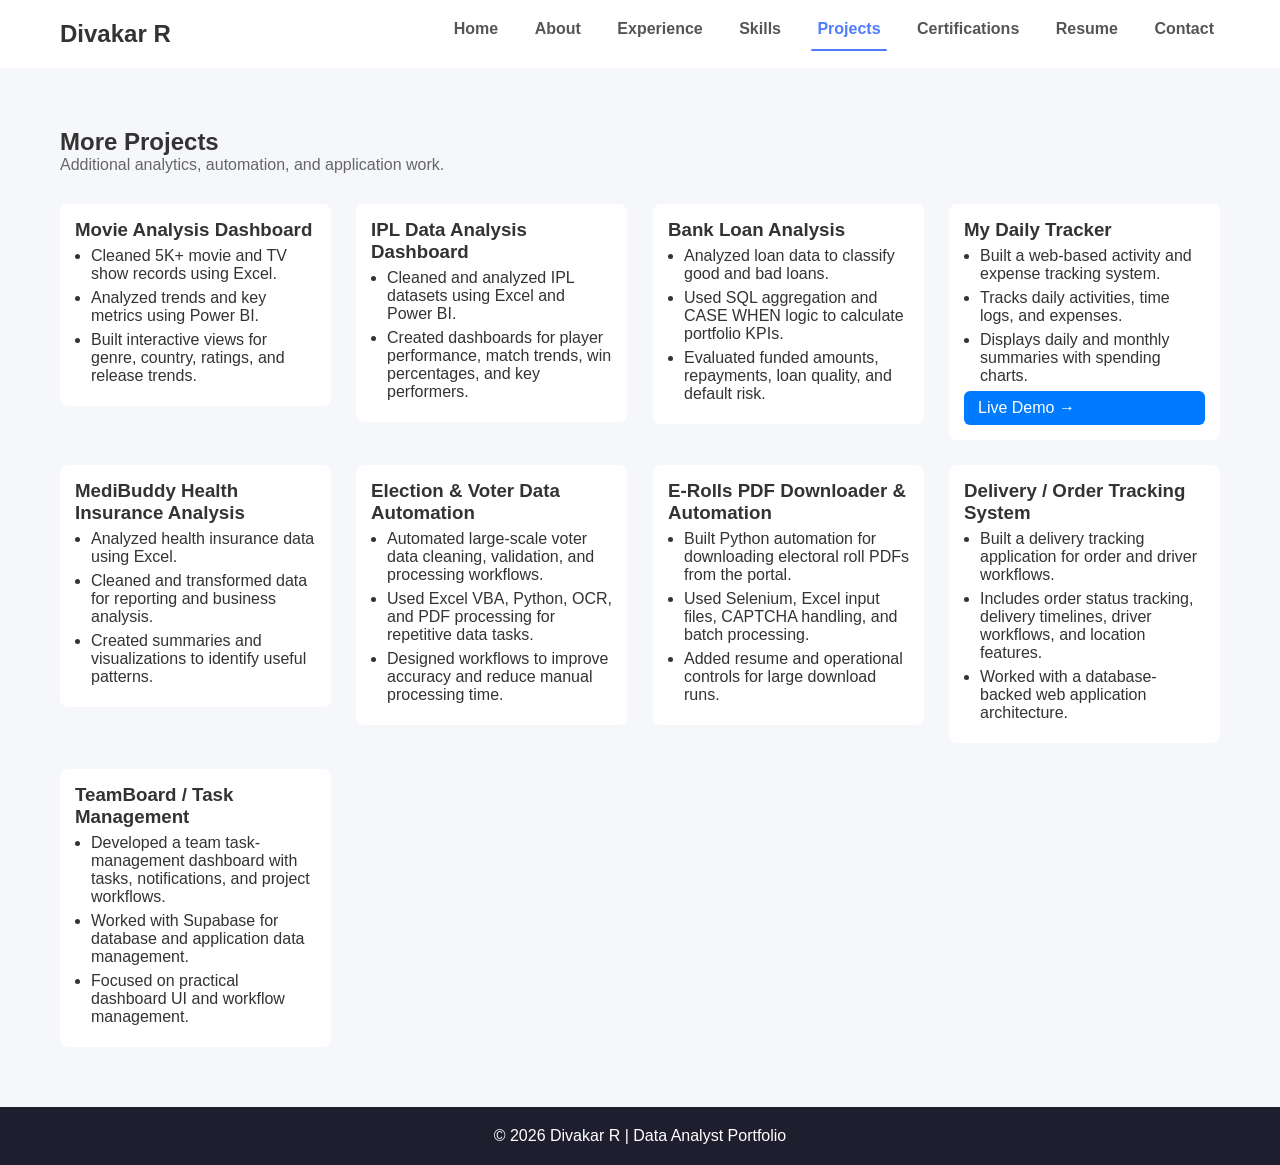
==== more-projects.html @ f00702db "Add dedicated more projects page" ====
<!DOCTYPE html>
<html lang="en">
<head>
    <meta charset="UTF-8">
    <meta name="viewport" content="width=device-width, initial-scale=1.0">
    <title>More Projects | Divakar R</title>
    <link rel="stylesheet" href="style.css">
</head>
<body>

<header class="navbar">
    <h2 class="logo">Divakar R</h2>
    <button class="hamburger" aria-label="Toggle navigation menu">
        <span></span>
        <span></span>
        <span></span>
    </button>
    <nav class="nav-menu">
        <a href="index.html#home">Home</a>
        <a href="index.html#about">About</a>
        <a href="index.html#experience">Experience</a>
        <a href="index.html#skills">Skills</a>
        <a class="active" href="index.html#projects">Projects</a>
        <a href="index.html#certifications">Certifications</a>
        <a href="index.html#resume">Resume</a>
        <a href="index.html#contact">Contact</a>
    </nav>
</header>

<main>
    <section class="projects projects-page" id="more-projects">
        <h1>More Projects</h1>
        <p class="sub">Additional analytics, automation, and application work.</p>

        <div class="project-grid">
            <article class="project-card reveal" data-reveal-delay="80">
                <h3>Movie Analysis Dashboard</h3>
                <ul class="project-bullets">
                    <li>Cleaned 5K+ movie and TV show records using Excel.</li>
                    <li>Analyzed trends and key metrics using Power BI.</li>
                    <li>Built interactive views for genre, country, ratings, and release trends.</li>
                </ul>
            </article>

            <article class="project-card reveal" data-reveal-delay="120">
                <h3>IPL Data Analysis Dashboard</h3>
                <ul class="project-bullets">
                    <li>Cleaned and analyzed IPL datasets using Excel and Power BI.</li>
                    <li>Created dashboards for player performance, match trends, win percentages, and key performers.</li>
                </ul>
            </article>

            <article class="project-card reveal" data-reveal-delay="160">
                <h3>Bank Loan Analysis</h3>
                <ul class="project-bullets">
                    <li>Analyzed loan data to classify good and bad loans.</li>
                    <li>Used SQL aggregation and CASE WHEN logic to calculate portfolio KPIs.</li>
                    <li>Evaluated funded amounts, repayments, loan quality, and default risk.</li>
                </ul>
            </article>

            <article class="project-card reveal" data-reveal-delay="200">
                <h3>My Daily Tracker</h3>
                <ul class="project-bullets">
                    <li>Built a web-based activity and expense tracking system.</li>
                    <li>Tracks daily activities, time logs, and expenses.</li>
                    <li>Displays daily and monthly summaries with spending charts.</li>
                </ul>
                <a href="https://divakar07-pixel.github.io/Daily-tracker/" target="_blank" class="project-link" rel="noopener noreferrer">Live Demo →</a>
            </article>

            <article class="project-card reveal" data-reveal-delay="240">
                <h3>MediBuddy Health Insurance Analysis</h3>
                <ul class="project-bullets">
                    <li>Analyzed health insurance data using Excel.</li>
                    <li>Cleaned and transformed data for reporting and business analysis.</li>
                    <li>Created summaries and visualizations to identify useful patterns.</li>
                </ul>
            </article>

            <article class="project-card reveal" data-reveal-delay="280">
                <h3>Election &amp; Voter Data Automation</h3>
                <ul class="project-bullets">
                    <li>Automated large-scale voter data cleaning, validation, and processing workflows.</li>
                    <li>Used Excel VBA, Python, OCR, and PDF processing for repetitive data tasks.</li>
                    <li>Designed workflows to improve accuracy and reduce manual processing time.</li>
                </ul>
            </article>

            <article class="project-card reveal" data-reveal-delay="320">
                <h3>E-Rolls PDF Downloader &amp; Automation</h3>
                <ul class="project-bullets">
                    <li>Built Python automation for downloading electoral roll PDFs from the portal.</li>
                    <li>Used Selenium, Excel input files, CAPTCHA handling, and batch processing.</li>
                    <li>Added resume and operational controls for large download runs.</li>
                </ul>
            </article>

            <article class="project-card reveal" data-reveal-delay="360">
                <h3>Delivery / Order Tracking System</h3>
                <ul class="project-bullets">
                    <li>Built a delivery tracking application for order and driver workflows.</li>
                    <li>Includes order status tracking, delivery timelines, driver workflows, and location features.</li>
                    <li>Worked with a database-backed web application architecture.</li>
                </ul>
            </article>

            <article class="project-card reveal" data-reveal-delay="400">
                <h3>TeamBoard / Task Management</h3>
                <ul class="project-bullets">
                    <li>Developed a team task-management dashboard with tasks, notifications, and project workflows.</li>
                    <li>Worked with Supabase for database and application data management.</li>
                    <li>Focused on practical dashboard UI and workflow management.</li>
                </ul>
            </article>
        </div>
    </section>
</main>

<footer>
    <p>© 2026 Divakar R | Data Analyst Portfolio</p>
</footer>

<script src="script.js"></script>
</body>
</html>
---- style.css ----
* {
  margin: 0;
  padding: 0;
  box-sizing: border-box;
  font-family: Arial, sans-serif;
  scroll-behavior: smooth;
}

/* Welcome Section */
#welcome {
  height: 100vh;
  background: linear-gradient(135deg, #000428, #4f7cff);
  color: white;
  display: flex;
  justify-content: center;
  align-items: center;
}

.welcome-content {
  text-align: center;
}

/* Typing Animation */
.typing {
  font-size: 3rem;
  white-space: nowrap;
  overflow: hidden;
  border-right: 3px solid white;
  width: 0;
  animation: typing 3s steps(30, end) forwards,
             blink 0.7s infinite;
}

@keyframes typing {
  to { width: 100%; }
}

@keyframes blink {
  50% { border-color: transparent; }
}

/* Fade text */
.fade-text {
  opacity: 0;
  margin-top: 15px;
  font-size: 1.2rem;
  animation: fadeIn 2s ease forwards;
  animation-delay: 3s;
}

@keyframes fadeIn {
  to { opacity: 1; }
}

/* Continue Button */
.continue-btn {
  display: inline-block;
  margin-top: 40px;
  padding: 12px 30px;
  background: white;
  color: #004e92;
  border-radius: 30px;
  font-weight: bold;
  text-decoration: none;
  opacity: 0;
  transform: translateY(20px);
  animation: slideUp 1.5s ease forwards;
  animation-delay: 4s;
}

@keyframes slideUp {
  to {
    opacity: 1;
    transform: translateY(0);
  }
}

/* Portfolio Section */
#home {
  height: 100vh;
  padding: 60px;
}



* {
    margin: 0;
    padding: 0;
    box-sizing: border-box;
    font-family: Arial, sans-serif;
}

body {
    background: #f5f7fa;
    color: #333;
}

/* NAVBAR */
.navbar {
    display: flex;
    justify-content: space-between;
    padding: 20px 60px;
    background: white;
}

/* Hamburger menu button */
.hamburger {
    display: none;
    flex-direction: column;
    cursor: pointer;
    background: none;
    border: none;
    padding: 0;
    z-index: 1000;
}
.hamburger span {
    width: 25px;
    height: 3px;
    background: #555;
    margin: 3px 0;
    transition: 0.3s;
    border-radius: 2px;
}
.hamburger.active span:nth-child(1) {
    transform: rotate(-45deg) translate(-5px, 6px);
}
.hamburger.active span:nth-child(2) {
    opacity: 0;
}
.hamburger.active span:nth-child(3) {
    transform: rotate(45deg) translate(-5px, -6px);
}

/* Mobile navbar adjustments */
@media (max-width: 768px) {
    .navbar {
        padding: 15px 20px;
        flex-direction: row;
        justify-content: space-between;
        align-items: center;
    }
    .hamburger {
        display: flex;
    }
    .nav-menu {
        position: fixed;
        left: -100%;
        top: 0;
        flex-direction: column;
        background-color: white;
        width: 100%;
        text-align: center;
        transition: 0.3s;
        box-shadow: 0 10px 27px rgba(0, 0, 0, 0.05);
        padding-top: 80px;
        height: 100vh;
        z-index: 999;
    }
    .nav-menu.active {
        left: 0;
    }
    .nav-menu a {
        padding: 15px;
        margin: 0;
        display: block;
        border-bottom: 1px solid #eee;
    }
    .navbar.shrink {
        padding: 10px 20px;
    }
}

@media (max-width: 480px) {
    .navbar {
        padding: 10px 15px;
    }
    .navbar nav a {
        margin-left: 10px;
        font-size: 14px;
    }
    .navbar.shrink {
        padding: 8px 15px;
    }
}

/* Navbar animations */
.navbar {
    position: sticky;
    top: 0;
    z-index: 60;
    transition: padding 220ms ease, background 220ms ease, box-shadow 220ms ease;
}
.navbar.shrink { padding: 10px 60px; background: rgba(255,255,255,0.98); box-shadow: 0 8px 28px rgba(6,10,20,0.08); }
.navbar .logo { transition: transform 220ms ease; }
.navbar.shrink .logo { transform: scale(0.95); }

/* Nav link underline animation */
.navbar nav a { position: relative; padding: 8px 6px; }
.navbar nav a::after {
    content: '';
    position: absolute;
    left: 0;
    bottom: -6px;
    height: 2px;
    width: 0;
    background: #4f7cff;
    transition: width 220ms ease;
    border-radius: 2px;
}
.navbar nav a:hover::after,
.navbar nav a.active::after { width: 100%; }
.navbar nav a.active { color: #4f7cff; font-weight: 800; }

/* Smooth scroll for anchor links */
html { scroll-behavior: smooth; }

.navbar nav a {
    margin-left: 20px;
    text-decoration: none;
    color: #555;
    font-weight: 600;
}

/* HERO */
.hero {
    display: flex;
    align-items: center;
    justify-content: space-between;
    padding: 60px;
}

.hero-text {
    max-width: 500px;
}

.hero-text h1 {
    font-size: 48px;
    margin: 10px 0;
}

.hero-text button {
    margin-top: 20px;
    padding: 12px 25px;
    background: #4f7cff;
    color: white;
    border: none;
    cursor: pointer;
    font-size: 16px;
}

.hero-image img {
    width: 260px; /* increased for better presence on desktop */
    border-radius: 10px;
}

/* Responsive adjustments for hero/profile image */
@media (max-width: 1100px) {
    .hero {
        flex-direction: column;
        padding: 40px 30px;
        gap: 18px;
    }
    .hero-image img {
        width: 220px;
    }
}

@media (max-width: 520px) {
    .hero-text h1 { font-size: 36px; }
    .hero-image img { width: 160px; }
}

@media (max-width: 768px) {
    #home {
        height: auto;
    }
}

.about-card {
    display: grid;
    grid-template-columns: 1fr 2fr;
    gap: 40px;
    background: white;
    padding: 25px;
    border-radius: 8px;
    box-shadow: 0 8px 20px rgba(15,15,15,0.06);

}

/* Mobile adjustments for about-card */
@media (max-width: 768px) {
    .about-card {
        grid-template-columns: 1fr;
        gap: 20px;
        padding: 20px;
    }
}

@media (max-width: 480px) {
    .about-card {
        padding: 15px;
        gap: 15px;
    }
}

/* INTEREST */
.interest {
    padding: 60px;
    background: white;
}

.interest h2,
.projects h2 {
    font-size: 32px;
    margin-bottom: 10px;
}

.sub {
    margin-bottom: 30px;
    color: #666;
}

.interest-grid {
    display: grid;
    grid-template-columns: repeat(auto-fit, minmax(220px, 1fr));
    gap: 25px;
    align-items: start;
}

.card {
    padding: 25px;
    background: #f5f7fa;
    border-radius: 8px;
}

/* Mobile adjustments for interest */
@media (max-width: 768px) {
    .interest {
        padding: 40px 20px;
    }
    .interest h2,
    .projects h2 {
        font-size: 28px;
    }
    .interest-grid {
        grid-template-columns: 1fr;
        gap: 20px;
    }
    .card {
        padding: 20px;
    }
}

@media (max-width: 480px) {
    .interest {
        padding: 30px 15px;
    }
    .interest h2,
    .projects h2 {
        font-size: 24px;
    }
    .card {
        padding: 15px;
    }
}

/* EXPERIENCE */
.experience-grid {
    display: grid;
    grid-template-columns: 1fr;
    gap: 20px;
    align-items: start; /* allow cards to size naturally based on content */
}
/* Do not set explicit heights on cards; they should grow based on content */

/* Mobile adjustments for experience */
@media (max-width: 768px) {
    .experience-grid {
        gap: 15px;
    }
}


/* PROJECTS */
.projects {
    padding: 60px;
}

.project-grid {
    display: grid;
    grid-template-columns: repeat(auto-fit, minmax(220px, 1fr));
    gap: 25px;
    align-items: start;
}

.project-card {
    background: white;
    padding: 15px;
    border-radius: 8px;
}

.project-card img {
    width: 100%;
    border-radius: 5px;
    margin-bottom: 10px;
}

.project-bullets { margin: 0.4rem 0 0 1rem; color: #333; }
.project-bullets li { margin-bottom: 6px; }
.project-bullets li li { margin-bottom: 4px; list-style-type: circle; }

/* Mobile adjustments for projects */
@media (max-width: 768px) {
    .projects {
        padding: 40px 20px;
    }
}

@media (max-width: 480px) {
    .projects {
        padding: 30px 15px;
    }
    .project-card {
        padding: 10px;
    }
    .project-bullets {
        margin: 0.4rem 0 0 0.5rem;
        font-size: 14px;
    }
}

/* Skill bars and chips */
.skill-list { list-style: none; padding-left: 0; margin: 8px 0 0 0; }
.skill-item { display: flex; align-items: center; gap: 12px; margin-bottom: 10px; font-weight: 600; color: #222; opacity: 0; transform: translateX(-20px); padding-left: 0; transition: opacity 600ms ease, transform 600ms ease, padding-left 600ms ease; }
.reveal.visible .skill-item { opacity: 1; transform: none; padding-left: 20px; }
.skill-bar { flex: 1; height: 10px; background: #eef2ff; border-radius: 8px; overflow: hidden; }
.skill-fill { width: 0%; height: 100%; background: linear-gradient(90deg,#4f7cff,#6fb0ff); transition: width 700ms ease-out; }

.skill-chips { display:flex; gap:8px; flex-wrap:wrap; margin-top:8px }
.skill-chip { display:inline-block; background:#f5f7fa; padding:8px 10px; border-radius:16px; font-weight:700; color:#333; transform: translateY(8px); opacity:0; transition: transform 360ms ease, opacity 360ms ease; }
.reveal.visible .skill-chip { transform: none; opacity: 1; }

/* no numeric percentage label — simple animated bars only */

/* Certifications card grid */
.cert-grid {
    display: grid;
    grid-template-columns: repeat(auto-fit, minmax(220px, 1fr));
    gap: 18px;
    margin-top: 12px;
}
.cert-card {
    background: white;
    padding: 20px; /* increased for comfortable inner spacing */
    border-radius: 10px;
    box-shadow: 0 8px 20px rgba(15,15,15,0.06);
    display: flex;
    flex-direction: column;
    gap: 8px;
    overflow-wrap: anywhere; /* prevent text overflow */
    word-break: break-word;
}
/* Lists inside cards: better spacing & readability */
.cert-card ul { margin: 8px 0 0 1.15rem; padding-left: 0; }
.cert-card li { margin-bottom: 8px; line-height: 1.5; }
.cert-logo {
    width: 56px;
    height: 56px;
    border-radius: 8px;
    background: #f0f4ff;
    color: #0A66C2;
    display: flex;
    align-items: center;
    justify-content: center;
    font-weight: 800;
    font-size: 0.95rem;
}
.cert-logo-img {
    width: 56px;
    height: 56px;
    border-radius: 8px;
    object-fit: contain;
    background: transparent;
}
.cert-card h4 { margin: 0; font-size: 1rem; color: #111; }
.cert-meta { margin: 0; color: #666; font-size: 0.9rem; }
.cert-date { display: inline-block; margin-left: 8px; color: #333; font-weight: 700; font-size: 0.9rem; }
.cert-link { color: #4f7cff; font-weight: 700; text-decoration: none; }
.cert-link:hover { text-decoration: underline; }

@media (max-width: 520px) {
    .cert-grid { grid-template-columns: 1fr; }
}

/* CONTACT - LinkedIn button only */
.contact-card {
    background: white;
    padding: 22px;
    border-radius: 10px;
    max-width: 560px;
    margin: 20px auto 40px; /* space around the box */
    text-align: center;
    box-shadow: 0 8px 20px rgba(15,15,15,0.06);
}
.contact-title { font-weight: 800; color: #222; margin-bottom: 12px; }
.contact-info { margin-bottom: 14px; }
.contact-info-line { margin: 6px 0; font-size: 1rem; color: #333; }
.contact-info a { color: #4f7cff; text-decoration: none; font-weight: 700; }
.contact-info a:hover { text-decoration: underline; }
.contact-links { display: flex; gap: 24px; justify-content: center; flex-wrap: wrap; }

/* Inline contact form */
.contact-form-inline { margin-top: 18px; text-align: left; max-width: 560px; margin-left: auto; margin-right: auto; }
.contact-form-inline .form-title { font-weight: 700; margin-bottom: 8px; }
.contact-form-inline label { display: block; font-size: 0.95rem; margin-bottom: 8px; }
.contact-form-inline input,
.contact-form-inline textarea { width: 100%; padding: 8px 10px; border: 1px solid #ddd; border-radius: 6px; box-sizing: border-box; }
.form-actions-inline { margin-top: 10px; }
.btn.primary { background: #0b9b51; }

.form-success { margin-top: 12px; padding: 12px; border-radius: 8px; background: #e9f7ef; color: #0b6b3a; border: 1px solid #d7f0dd; text-align: center; }
.hidden { display: none; }
.btn { display: inline-block; padding: 10px 16px; border-radius: 8px; color: #fff; text-decoration: none; font-weight: 700; }
.btn.linkedin { background: #0A66C2; }
.btn.github { background: #24292e; }
.btn:hover { opacity: 0.95; }

/* Mobile adjustments for contact */
@media (max-width: 768px) {
    .contact-card {
        padding: 18px;
        margin: 15px 20px 30px;
    }
    .contact-title { font-size: 1.2rem; }
    .contact-info-line { font-size: 0.9rem; }
    .contact-links { gap: 16px; }
    .contact-form-inline { margin-top: 15px; }
    .contact-form-inline label { font-size: 0.9rem; }
    .contact-form-inline input,
    .contact-form-inline textarea { padding: 6px 8px; }
    .btn { padding: 8px 14px; font-size: 14px; }
}

@media (max-width: 520px) {
    .contact-links { flex-direction: column; gap: 14px; }
    .btn { width: 100%; }
    .contact-card {
        padding: 15px;
        margin: 10px 15px 20px;
    }
}

/* FOOTER */
footer {
    text-align: center;
    padding: 20px;
    background: #1e1e2f;
    color: white;
}

/* Mobile adjustments for footer */
@media (max-width: 480px) {
    footer {
        padding: 15px;
        font-size: 14px;
    }
}

/* Animations & reveal on scroll */
.reveal {
    opacity: 0;
    transform: translateY(12px) scale(0.995);
    transition: opacity 600ms cubic-bezier(.2,.9,.2,1), transform 600ms cubic-bezier(.2,.9,.2,1);
    will-change: opacity, transform;
}
.reveal.visible { opacity: 1; transform: none; }
/* Staggered reveal delays (use data-reveal-delay attribute in HTML)
   Example: <div class="reveal" data-reveal-delay="140"> */
.reveal[data-reveal-delay="70"] { transition-delay: 70ms; }
.reveal[data-reveal-delay="80"] { transition-delay: 80ms; }
.reveal[data-reveal-delay="110"] { transition-delay: 110ms; }
.reveal[data-reveal-delay="140"] { transition-delay: 140ms; }
.reveal[data-reveal-delay="200"] { transition-delay: 200ms; }
.reveal[data-reveal-delay="260"] { transition-delay: 260ms; }
.reveal[data-reveal-delay="320"] { transition-delay: 320ms; }

@keyframes float {
    0% { transform: translateY(0); }
    50% { transform: translateY(-8px); }
    100% { transform: translateY(0); }
}
.float { animation: float 6s ease-in-out infinite; }

/* Hover lift for cards */
.project-card, .cert-card { transition: transform 220ms ease, box-shadow 220ms ease; }
.project-card:hover, .cert-card:hover { transform: translateY(-8px) scale(1.01); box-shadow: 0 16px 32px rgba(12,12,30,0.12); }

/* Button micro-interactions */
.btn { transition: transform 160ms ease, box-shadow 160ms ease; }
.btn:hover { transform: translateY(-3px); box-shadow: 0 8px 20px rgba(12,12,30,0.08); }
.btn.primary:hover { transform: translateY(-3px) scale(1.02); }

/* subtle shine on primary button */
.btn.primary { position: relative; overflow: hidden; }
.btn.primary::after { content: ''; position: absolute; inset: 0; background: linear-gradient(120deg, rgba(255,255,255,0) 0%, rgba(255,255,255,0.06) 50%, rgba(255,255,255,0) 100%); transform: translateX(-100%); transition: transform 500ms ease; pointer-events: none; }
.btn.primary:hover::after { transform: translateX(0); }

/* Respect reduced motion */
@media (prefers-reduced-motion: reduce) {
  .reveal, .float, .project-card:hover, .cert-card:hover, .btn, .btn::after { transition: none !important; animation: none !important; transform: none !important; }
}

.project-link {
  display: inline-block;
  margin-top: auto;
  padding: 8px 14px;
  background: #007bff;
  color: #fff;
  border-radius: 6px;
  text-decoration: none;
  transition: 0.3s ease;
}

.project-link:hover {
  background: #0056b3;
  transform: translateY(-2px);
}

.project-card {
  display: flex;
  flex-direction: column;
  justify-content: space-between;
}
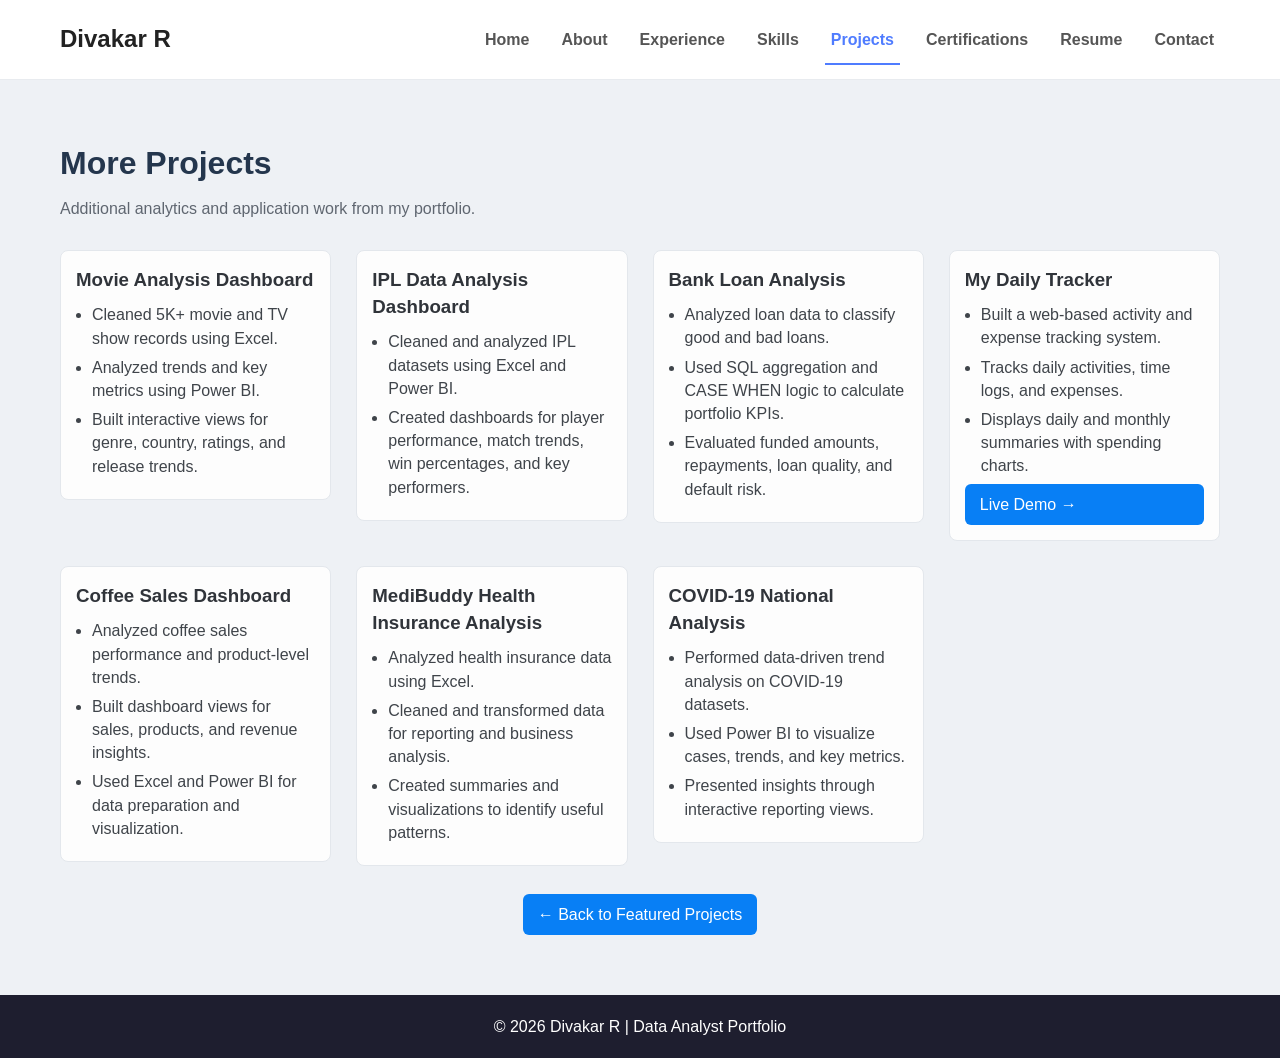
==== commit fdd6cd24: "Keep legacy projects on dedicated projects page" ====
--- a/more-projects.html
+++ b/more-projects.html
@@ -30,7 +30,7 @@
 <main>
     <section class="projects projects-page" id="more-projects">
         <h1>More Projects</h1>
-        <p class="sub">Additional analytics, automation, and application work.</p>
+        <p class="sub">Additional analytics and application work from my portfolio.</p>
 
         <div class="project-grid">
             <article class="project-card reveal" data-reveal-delay="80">
@@ -70,6 +70,15 @@
             </article>
 
             <article class="project-card reveal" data-reveal-delay="240">
+                <h3>Coffee Sales Dashboard</h3>
+                <ul class="project-bullets">
+                    <li>Analyzed coffee sales performance and product-level trends.</li>
+                    <li>Built dashboard views for sales, products, and revenue insights.</li>
+                    <li>Used Excel and Power BI for data preparation and visualization.</li>
+                </ul>
+            </article>
+
+            <article class="project-card reveal" data-reveal-delay="280">
                 <h3>MediBuddy Health Insurance Analysis</h3>
                 <ul class="project-bullets">
                     <li>Analyzed health insurance data using Excel.</li>
@@ -78,41 +87,18 @@
                 </ul>
             </article>
 
-            <article class="project-card reveal" data-reveal-delay="280">
-                <h3>Election &amp; Voter Data Automation</h3>
+            <article class="project-card reveal" data-reveal-delay="320">
+                <h3>COVID-19 National Analysis</h3>
                 <ul class="project-bullets">
-                    <li>Automated large-scale voter data cleaning, validation, and processing workflows.</li>
-                    <li>Used Excel VBA, Python, OCR, and PDF processing for repetitive data tasks.</li>
-                    <li>Designed workflows to improve accuracy and reduce manual processing time.</li>
+                    <li>Performed data-driven trend analysis on COVID-19 datasets.</li>
+                    <li>Used Power BI to visualize cases, trends, and key metrics.</li>
+                    <li>Presented insights through interactive reporting views.</li>
                 </ul>
             </article>
+        </div>
 
-            <article class="project-card reveal" data-reveal-delay="320">
-                <h3>E-Rolls PDF Downloader &amp; Automation</h3>
-                <ul class="project-bullets">
-                    <li>Built Python automation for downloading electoral roll PDFs from the portal.</li>
-                    <li>Used Selenium, Excel input files, CAPTCHA handling, and batch processing.</li>
-                    <li>Added resume and operational controls for large download runs.</li>
-                </ul>
-            </article>
-
-            <article class="project-card reveal" data-reveal-delay="360">
-                <h3>Delivery / Order Tracking System</h3>
-                <ul class="project-bullets">
-                    <li>Built a delivery tracking application for order and driver workflows.</li>
-                    <li>Includes order status tracking, delivery timelines, driver workflows, and location features.</li>
-                    <li>Worked with a database-backed web application architecture.</li>
-                </ul>
-            </article>
-
-            <article class="project-card reveal" data-reveal-delay="400">
-                <h3>TeamBoard / Task Management</h3>
-                <ul class="project-bullets">
-                    <li>Developed a team task-management dashboard with tasks, notifications, and project workflows.</li>
-                    <li>Worked with Supabase for database and application data management.</li>
-                    <li>Focused on practical dashboard UI and workflow management.</li>
-                </ul>
-            </article>
+        <div class="project-more">
+            <a href="index.html#projects" class="project-link">← Back to Featured Projects</a>
         </div>
     </section>
 </main>
--- a/style.css
+++ b/style.css
@@ -1,88 +1,3 @@
-* {
-  margin: 0;
-  padding: 0;
-  box-sizing: border-box;
-  font-family: Arial, sans-serif;
-  scroll-behavior: smooth;
-}
-
-/* Welcome Section */
-#welcome {
-  height: 100vh;
-  background: linear-gradient(135deg, #000428, #4f7cff);
-  color: white;
-  display: flex;
-  justify-content: center;
-  align-items: center;
-}
-
-.welcome-content {
-  text-align: center;
-}
-
-/* Typing Animation */
-.typing {
-  font-size: 3rem;
-  white-space: nowrap;
-  overflow: hidden;
-  border-right: 3px solid white;
-  width: 0;
-  animation: typing 3s steps(30, end) forwards,
-             blink 0.7s infinite;
-}
-
-@keyframes typing {
-  to { width: 100%; }
-}
-
-@keyframes blink {
-  50% { border-color: transparent; }
-}
-
-/* Fade text */
-.fade-text {
-  opacity: 0;
-  margin-top: 15px;
-  font-size: 1.2rem;
-  animation: fadeIn 2s ease forwards;
-  animation-delay: 3s;
-}
-
-@keyframes fadeIn {
-  to { opacity: 1; }
-}
-
-/* Continue Button */
-.continue-btn {
-  display: inline-block;
-  margin-top: 40px;
-  padding: 12px 30px;
-  background: white;
-  color: #004e92;
-  border-radius: 30px;
-  font-weight: bold;
-  text-decoration: none;
-  opacity: 0;
-  transform: translateY(20px);
-  animation: slideUp 1.5s ease forwards;
-  animation-delay: 4s;
-}
-
-@keyframes slideUp {
-  to {
-    opacity: 1;
-    transform: translateY(0);
-  }
-}
-
-/* Portfolio Section */
-#home {
-  height: 100vh;
-  padding: 60px;
-}
-
-
-
 * {
     margin: 0;
     padding: 0;
@@ -90,153 +5,107 @@
     font-family: Arial, sans-serif;
 }
 
+html { scroll-behavior: smooth; }
+
 body {
-    background: #f5f7fa;
+    background: #eef1f5;
     color: #333;
-}
+    line-height: 1.45;
+}
+
+a { color: inherit; }
 
 /* NAVBAR */
-.navbar {
-    display: flex;
-    justify-content: space-between;
-    padding: 20px 60px;
-    background: white;
-}
-
-/* Hamburger menu button */
-.hamburger {
-    display: none;
-    flex-direction: column;
-    cursor: pointer;
-    background: none;
-    border: none;
-    padding: 0;
-    z-index: 1000;
-}
-.hamburger span {
-    width: 25px;
-    height: 3px;
-    background: #555;
-    margin: 3px 0;
-    transition: 0.3s;
-    border-radius: 2px;
-}
-.hamburger.active span:nth-child(1) {
-    transform: rotate(-45deg) translate(-5px, 6px);
-}
-.hamburger.active span:nth-child(2) {
-    opacity: 0;
-}
-.hamburger.active span:nth-child(3) {
-    transform: rotate(45deg) translate(-5px, -6px);
-}
-
-/* Mobile navbar adjustments */
-@media (max-width: 768px) {
-    .navbar {
-        padding: 15px 20px;
-        flex-direction: row;
-        justify-content: space-between;
-        align-items: center;
-    }
-    .hamburger {
-        display: flex;
-    }
-    .nav-menu {
-        position: fixed;
-        left: -100%;
-        top: 0;
-        flex-direction: column;
-        background-color: white;
-        width: 100%;
-        text-align: center;
-        transition: 0.3s;
-        box-shadow: 0 10px 27px rgba(0, 0, 0, 0.05);
-        padding-top: 80px;
-        height: 100vh;
-        z-index: 999;
-    }
-    .nav-menu.active {
-        left: 0;
-    }
-    .nav-menu a {
-        padding: 15px;
-        margin: 0;
-        display: block;
-        border-bottom: 1px solid #eee;
-    }
-    .navbar.shrink {
-        padding: 10px 20px;
-    }
-}
-
-@media (max-width: 480px) {
-    .navbar {
-        padding: 10px 15px;
-    }
-    .navbar nav a {
-        margin-left: 10px;
-        font-size: 14px;
-    }
-    .navbar.shrink {
-        padding: 8px 15px;
-    }
-}
-
-/* Navbar animations */
 .navbar {
     position: sticky;
     top: 0;
     z-index: 60;
-    transition: padding 220ms ease, background 220ms ease, box-shadow 220ms ease;
-}
-.navbar.shrink { padding: 10px 60px; background: rgba(255,255,255,0.98); box-shadow: 0 8px 28px rgba(6,10,20,0.08); }
-.navbar .logo { transition: transform 220ms ease; }
-.navbar.shrink .logo { transform: scale(0.95); }
-
-/* Nav link underline animation */
-.navbar nav a { position: relative; padding: 8px 6px; }
+    display: flex;
+    justify-content: space-between;
+    align-items: center;
+    padding: 20px 60px;
+    background: #ffffff;
+    border-bottom: 1px solid #e8ebef;
+    transition: padding 220ms ease, box-shadow 220ms ease;
+}
+
+.navbar.shrink {
+    padding: 10px 60px;
+    box-shadow: 0 3px 12px rgba(20, 30, 45, 0.07);
+}
+
+.logo {
+    color: #222;
+    transition: transform 220ms ease;
+}
+
+.navbar.shrink .logo { transform: scale(0.96); }
+
+.nav-menu {
+    display: flex;
+    align-items: center;
+}
+
+.navbar nav a {
+    position: relative;
+    margin-left: 20px;
+    padding: 8px 6px;
+    text-decoration: none;
+    color: #555;
+    font-weight: 600;
+}
+
 .navbar nav a::after {
     content: '';
     position: absolute;
     left: 0;
     bottom: -6px;
+    width: 0;
     height: 2px;
-    width: 0;
     background: #4f7cff;
     transition: width 220ms ease;
-    border-radius: 2px;
-}
+}
+
 .navbar nav a:hover::after,
 .navbar nav a.active::after { width: 100%; }
 .navbar nav a.active { color: #4f7cff; font-weight: 800; }
 
-/* Smooth scroll for anchor links */
-html { scroll-behavior: smooth; }
-
-.navbar nav a {
-    margin-left: 20px;
-    text-decoration: none;
-    color: #555;
-    font-weight: 600;
-}
+.hamburger {
+    display: none;
+    flex-direction: column;
+    gap: 5px;
+    cursor: pointer;
+    background: none;
+    border: none;
+    z-index: 1000;
+}
+
+.hamburger span {
+    width: 25px;
+    height: 3px;
+    background: #555;
+    border-radius: 2px;
+    transition: 0.25s;
+}
+
+.hamburger.active span:nth-child(1) { transform: rotate(-45deg) translate(-5px, 6px); }
+.hamburger.active span:nth-child(2) { opacity: 0; }
+.hamburger.active span:nth-child(3) { transform: rotate(45deg) translate(-5px, -6px); }
 
 /* HERO */
 .hero {
+    min-height: calc(100vh - 76px);
     display: flex;
     align-items: center;
     justify-content: space-between;
     padding: 60px;
-}
-
-.hero-text {
-    max-width: 500px;
-}
-
-.hero-text h1 {
-    font-size: 48px;
-    margin: 10px 0;
-}
+    background: #eef1f5;
+}
+
+.hero-text { max-width: 500px; }
+.hero-text h1 { font-size: 48px; margin: 10px 0; color: #2b2f35; }
+.hero-text .intro { color: #444; }
+.hero-text .subtitle { color: #444; }
 
 .hero-text button {
     margin-top: 20px;
@@ -246,122 +115,43 @@
     border: none;
     cursor: pointer;
     font-size: 16px;
+    border-radius: 3px;
 }
 
 .hero-image img {
-    width: 260px; /* increased for better presence on desktop */
+    width: 260px;
     border-radius: 10px;
-}
-
-/* Responsive adjustments for hero/profile image */
-@media (max-width: 1100px) {
-    .hero {
-        flex-direction: column;
-        padding: 40px 30px;
-        gap: 18px;
-    }
-    .hero-image img {
-        width: 220px;
-    }
-}
-
-@media (max-width: 520px) {
-    .hero-text h1 { font-size: 36px; }
-    .hero-image img { width: 160px; }
-}
-
-@media (max-width: 768px) {
-    #home {
-        height: auto;
-    }
-}
-
-.about-card {
-    display: grid;
-    grid-template-columns: 1fr 2fr;
-    gap: 40px;
-    background: white;
-    padding: 25px;
-    border-radius: 8px;
-    box-shadow: 0 8px 20px rgba(15,15,15,0.06);
-
-}
-
-/* Mobile adjustments for about-card */
-@media (max-width: 768px) {
-    .about-card {
-        grid-template-columns: 1fr;
-        gap: 20px;
-        padding: 20px;
-    }
-}
-
-@media (max-width: 480px) {
-    .about-card {
-        padding: 15px;
-        gap: 15px;
-    }
-}
-
-/* INTEREST */
-.interest {
+    display: block;
+}
+
+/* COMMON SECTIONS */
+.interest,
+.projects {
     padding: 60px;
-    background: white;
-}
+}
+
+.interest { background: #f4f6f9; }
+.projects { background: #eef1f5; }
 
 .interest h2,
 .projects h2 {
     font-size: 32px;
     margin-bottom: 10px;
-}
+    color: #24364d;
+}
+
+.projects-page { min-height: calc(100vh - 76px); }
+.projects-page h1 { font-size: 32px; margin-bottom: 10px; color: #24364d; }
 
 .sub {
     margin-bottom: 30px;
-    color: #666;
-}
-
-.interest-grid {
-    display: grid;
-    grid-template-columns: repeat(auto-fit, minmax(220px, 1fr));
-    gap: 25px;
-    align-items: start;
-}
-
-.card {
-    padding: 25px;
-    background: #f5f7fa;
-    border-radius: 8px;
-}
-
-/* Mobile adjustments for interest */
-@media (max-width: 768px) {
-    .interest {
-        padding: 40px 20px;
-    }
-    .interest h2,
-    .projects h2 {
-        font-size: 28px;
-    }
-    .interest-grid {
-        grid-template-columns: 1fr;
-        gap: 20px;
-    }
-    .card {
-        padding: 20px;
-    }
-}
-
-@media (max-width: 480px) {
-    .interest {
-        padding: 30px 15px;
-    }
-    .interest h2,
-    .projects h2 {
-        font-size: 24px;
-    }
-    .card {
-        padding: 15px;
-    }
+    color: #5f6670;
+}
+
+/* ABOUT */
+.about-grid {
+    max-width: 1200px;
+    color: #3e434a;
 }
 
 /* EXPERIENCE */
@@ -369,112 +159,26 @@
     display: grid;
     grid-template-columns: 1fr;
     gap: 20px;
-    align-items: start; /* allow cards to size naturally based on content */
-}
-/* Do not set explicit heights on cards; they should grow based on content */
-
-/* Mobile adjustments for experience */
-@media (max-width: 768px) {
-    .experience-grid {
-        gap: 15px;
-    }
-}
-
-
-/* PROJECTS */
-.projects {
-    padding: 60px;
-}
-
-.project-grid {
-    display: grid;
-    grid-template-columns: repeat(auto-fit, minmax(220px, 1fr));
-    gap: 25px;
     align-items: start;
 }
 
-.project-card {
-    background: white;
-    padding: 15px;
+.cert-card {
+    background: #fdfdfd;
+    padding: 20px;
+    border: 1px solid #e5e8ed;
     border-radius: 8px;
-}
-
-.project-card img {
-    width: 100%;
-    border-radius: 5px;
-    margin-bottom: 10px;
-}
-
-.project-bullets { margin: 0.4rem 0 0 1rem; color: #333; }
-.project-bullets li { margin-bottom: 6px; }
-.project-bullets li li { margin-bottom: 4px; list-style-type: circle; }
-
-/* Mobile adjustments for projects */
-@media (max-width: 768px) {
-    .projects {
-        padding: 40px 20px;
-    }
-}
-
-@media (max-width: 480px) {
-    .projects {
-        padding: 30px 15px;
-    }
-    .project-card {
-        padding: 10px;
-    }
-    .project-bullets {
-        margin: 0.4rem 0 0 0.5rem;
-        font-size: 14px;
-    }
-}
-
-/* Skill bars and chips */
-.skill-list { list-style: none; padding-left: 0; margin: 8px 0 0 0; }
-.skill-item { display: flex; align-items: center; gap: 12px; margin-bottom: 10px; font-weight: 600; color: #222; opacity: 0; transform: translateX(-20px); padding-left: 0; transition: opacity 600ms ease, transform 600ms ease, padding-left 600ms ease; }
-.reveal.visible .skill-item { opacity: 1; transform: none; padding-left: 20px; }
-.skill-bar { flex: 1; height: 10px; background: #eef2ff; border-radius: 8px; overflow: hidden; }
-.skill-fill { width: 0%; height: 100%; background: linear-gradient(90deg,#4f7cff,#6fb0ff); transition: width 700ms ease-out; }
-
-.skill-chips { display:flex; gap:8px; flex-wrap:wrap; margin-top:8px }
-.skill-chip { display:inline-block; background:#f5f7fa; padding:8px 10px; border-radius:16px; font-weight:700; color:#333; transform: translateY(8px); opacity:0; transition: transform 360ms ease, opacity 360ms ease; }
-.reveal.visible .skill-chip { transform: none; opacity: 1; }
-
-/* no numeric percentage label — simple animated bars only */
-
-/* Certifications card grid */
-.cert-grid {
-    display: grid;
-    grid-template-columns: repeat(auto-fit, minmax(220px, 1fr));
-    gap: 18px;
-    margin-top: 12px;
-}
-.cert-card {
-    background: white;
-    padding: 20px; /* increased for comfortable inner spacing */
-    border-radius: 10px;
-    box-shadow: 0 8px 20px rgba(15,15,15,0.06);
     display: flex;
     flex-direction: column;
     gap: 8px;
-    overflow-wrap: anywhere; /* prevent text overflow */
-    word-break: break-word;
-}
-/* Lists inside cards: better spacing & readability */
+    overflow-wrap: anywhere;
+}
+
 .cert-card ul { margin: 8px 0 0 1.15rem; padding-left: 0; }
 .cert-card li { margin-bottom: 8px; line-height: 1.5; }
-.cert-logo {
-    width: 56px;
-    height: 56px;
-    border-radius: 8px;
-    background: #f0f4ff;
-    color: #0A66C2;
-    display: flex;
-    align-items: center;
-    justify-content: center;
-    font-weight: 800;
-    font-size: 0.95rem;
-}
+.cert-card h4 { margin: 0; font-size: 1rem; color: #222; }
+.cert-meta { margin: 0; color: #666; font-size: 0.9rem; }
+.cert-date { display: inline-block; margin-left: 8px; color: #333; font-weight: 700; font-size: 0.9rem; }
+
 .cert-logo-img {
     width: 56px;
     height: 56px;
@@ -482,26 +186,140 @@
     object-fit: contain;
     background: transparent;
 }
-.cert-card h4 { margin: 0; font-size: 1rem; color: #111; }
-.cert-meta { margin: 0; color: #666; font-size: 0.9rem; }
-.cert-date { display: inline-block; margin-left: 8px; color: #333; font-weight: 700; font-size: 0.9rem; }
-.cert-link { color: #4f7cff; font-weight: 700; text-decoration: none; }
+
+/* SKILLS */
+.interest-grid {
+    display: grid;
+    grid-template-columns: repeat(auto-fit, minmax(220px, 1fr));
+    gap: 25px;
+    align-items: start;
+}
+
+.card {
+    padding: 25px;
+    background: #e9edf2;
+    border: 1px solid #dde2e8;
+    border-radius: 8px;
+}
+
+.card h3 { color: #30353c; }
+
+.skill-list {
+    list-style: none;
+    padding-left: 0;
+    margin: 10px 0 0;
+}
+
+.skill-item {
+    margin-bottom: 10px;
+    padding-left: 0;
+    font-weight: 600;
+    color: #2e3339;
+    opacity: 0;
+    transform: translateX(-14px);
+    transition: opacity 450ms ease, transform 450ms ease;
+}
+
+.reveal.visible .skill-item {
+    opacity: 1;
+    transform: none;
+}
+
+/* PROJECTS */
+.project-grid {
+    display: grid;
+    grid-template-columns: repeat(auto-fit, minmax(220px, 1fr));
+    gap: 25px;
+    align-items: start;
+}
+
+.project-card {
+    min-height: 250px;
+    background: #fdfdfd;
+    padding: 15px;
+    border: 1px solid #e3e7ec;
+    border-radius: 8px;
+    display: flex;
+    flex-direction: column;
+    justify-content: space-between;
+    transition: transform 180ms ease, box-shadow 180ms ease;
+}
+
+.project-card:hover {
+    transform: translateY(-3px);
+    box-shadow: 0 5px 14px rgba(25, 35, 50, 0.07);
+}
+
+.project-card img {
+    width: 100%;
+    border-radius: 5px;
+    margin-bottom: 10px;
+}
+
+.project-card h3 { color: #30343a; margin-bottom: 4px; }
+.project-card-text { min-height: 285px; }
+.project-label {
+    display: inline-block;
+    width: fit-content;
+    margin-bottom: 8px;
+    padding: 4px 8px;
+    border-radius: 12px;
+    background: #e8edf7;
+    color: #4f6fae;
+    font-size: 12px;
+    font-weight: 700;
+}
+
+.project-bullets { margin: 0.4rem 0 0 1rem; color: #3f444a; }
+.project-bullets li { margin-bottom: 6px; }
+
+.project-more {
+    margin-top: 28px;
+    text-align: center;
+}
+
+.project-link {
+    display: inline-block;
+    padding: 9px 15px;
+    background: #087ff5;
+    color: #fff;
+    border-radius: 6px;
+    text-decoration: none;
+    transition: background 160ms ease, transform 160ms ease;
+}
+
+.project-link:hover { background: #066bd0; transform: translateY(-2px); }
+
+/* CERTIFICATIONS */
+.cert-grid {
+    display: grid;
+    grid-template-columns: repeat(auto-fit, minmax(220px, 1fr));
+    gap: 18px;
+    margin-top: 12px;
+}
+
+.cert-link {
+    color: #4f7cff;
+    font-weight: 700;
+    text-decoration: none;
+}
+
 .cert-link:hover { text-decoration: underline; }
 
-@media (max-width: 520px) {
-    .cert-grid { grid-template-columns: 1fr; }
-}
-
-/* CONTACT - LinkedIn button only */
+/* RESUME */
+.resume-download { margin-top: 8px; }
+
+/* CONTACT */
 .contact-card {
-    background: white;
+    background: #fdfdfd;
     padding: 22px;
-    border-radius: 10px;
+    border: 1px solid #e3e7ec;
+    border-radius: 8px;
     max-width: 560px;
-    margin: 20px auto 40px; /* space around the box */
+    margin: 20px auto 40px;
     text-align: center;
-    box-shadow: 0 8px 20px rgba(15,15,15,0.06);
-}
+}
+
 .contact-title { font-weight: 800; color: #222; margin-bottom: 12px; }
 .contact-info { margin-bottom: 14px; }
 .contact-info-line { margin: 6px 0; font-size: 1rem; color: #333; }
@@ -509,46 +327,45 @@
 .contact-info a:hover { text-decoration: underline; }
 .contact-links { display: flex; gap: 24px; justify-content: center; flex-wrap: wrap; }
 
-/* Inline contact form */
-.contact-form-inline { margin-top: 18px; text-align: left; max-width: 560px; margin-left: auto; margin-right: auto; }
+.contact-form-inline {
+    margin-top: 18px;
+    text-align: left;
+    max-width: 560px;
+    margin-left: auto;
+    margin-right: auto;
+}
+
 .contact-form-inline .form-title { font-weight: 700; margin-bottom: 8px; }
 .contact-form-inline label { display: block; font-size: 0.95rem; margin-bottom: 8px; }
 .contact-form-inline input,
-.contact-form-inline textarea { width: 100%; padding: 8px 10px; border: 1px solid #ddd; border-radius: 6px; box-sizing: border-box; }
+.contact-form-inline textarea {
+    width: 100%;
+    padding: 8px 10px;
+    border: 1px solid #d5d9df;
+    border-radius: 6px;
+    box-sizing: border-box;
+    background: #fff;
+}
+
 .form-actions-inline { margin-top: 10px; }
-.btn.primary { background: #0b9b51; }
-
 .form-success { margin-top: 12px; padding: 12px; border-radius: 8px; background: #e9f7ef; color: #0b6b3a; border: 1px solid #d7f0dd; text-align: center; }
 .hidden { display: none; }
-.btn { display: inline-block; padding: 10px 16px; border-radius: 8px; color: #fff; text-decoration: none; font-weight: 700; }
+
+.btn {
+    display: inline-block;
+    padding: 10px 16px;
+    border-radius: 7px;
+    color: #fff;
+    text-decoration: none;
+    font-weight: 700;
+    border: 0;
+    cursor: pointer;
+}
+
+.btn.primary { background: #0b9b51; }
 .btn.linkedin { background: #0A66C2; }
 .btn.github { background: #24292e; }
-.btn:hover { opacity: 0.95; }
-
-/* Mobile adjustments for contact */
-@media (max-width: 768px) {
-    .contact-card {
-        padding: 18px;
-        margin: 15px 20px 30px;
-    }
-    .contact-title { font-size: 1.2rem; }
-    .contact-info-line { font-size: 0.9rem; }
-    .contact-links { gap: 16px; }
-    .contact-form-inline { margin-top: 15px; }
-    .contact-form-inline label { font-size: 0.9rem; }
-    .contact-form-inline input,
-    .contact-form-inline textarea { padding: 6px 8px; }
-    .btn { padding: 8px 14px; font-size: 14px; }
-}
-
-@media (max-width: 520px) {
-    .contact-links { flex-direction: column; gap: 14px; }
-    .btn { width: 100%; }
-    .contact-card {
-        padding: 15px;
-        margin: 10px 15px 20px;
-    }
-}
+.btn:hover { opacity: 0.94; transform: translateY(-1px); }
 
 /* FOOTER */
 footer {
@@ -558,76 +375,93 @@
     color: white;
 }
 
-/* Mobile adjustments for footer */
-@media (max-width: 480px) {
-    footer {
-        padding: 15px;
-        font-size: 14px;
-    }
-}
-
-/* Animations & reveal on scroll */
+/* REVEAL / MOTION */
 .reveal {
     opacity: 0;
-    transform: translateY(12px) scale(0.995);
-    transition: opacity 600ms cubic-bezier(.2,.9,.2,1), transform 600ms cubic-bezier(.2,.9,.2,1);
-    will-change: opacity, transform;
-}
+    transform: translateY(10px);
+    transition: opacity 500ms ease, transform 500ms ease;
+}
+
 .reveal.visible { opacity: 1; transform: none; }
-/* Staggered reveal delays (use data-reveal-delay attribute in HTML)
-   Example: <div class="reveal" data-reveal-delay="140"> */
-.reveal[data-reveal-delay="70"] { transition-delay: 70ms; }
-.reveal[data-reveal-delay="80"] { transition-delay: 80ms; }
-.reveal[data-reveal-delay="110"] { transition-delay: 110ms; }
-.reveal[data-reveal-delay="140"] { transition-delay: 140ms; }
-.reveal[data-reveal-delay="200"] { transition-delay: 200ms; }
-.reveal[data-reveal-delay="260"] { transition-delay: 260ms; }
-.reveal[data-reveal-delay="320"] { transition-delay: 320ms; }
 
 @keyframes float {
-    0% { transform: translateY(0); }
-    50% { transform: translateY(-8px); }
-    100% { transform: translateY(0); }
-}
+    0%, 100% { transform: translateY(0); }
+    50% { transform: translateY(-7px); }
+}
+
 .float { animation: float 6s ease-in-out infinite; }
 
-/* Hover lift for cards */
-.project-card, .cert-card { transition: transform 220ms ease, box-shadow 220ms ease; }
-.project-card:hover, .cert-card:hover { transform: translateY(-8px) scale(1.01); box-shadow: 0 16px 32px rgba(12,12,30,0.12); }
-
-/* Button micro-interactions */
-.btn { transition: transform 160ms ease, box-shadow 160ms ease; }
-.btn:hover { transform: translateY(-3px); box-shadow: 0 8px 20px rgba(12,12,30,0.08); }
-.btn.primary:hover { transform: translateY(-3px) scale(1.02); }
-
-/* subtle shine on primary button */
-.btn.primary { position: relative; overflow: hidden; }
-.btn.primary::after { content: ''; position: absolute; inset: 0; background: linear-gradient(120deg, rgba(255,255,255,0) 0%, rgba(255,255,255,0.06) 50%, rgba(255,255,255,0) 100%); transform: translateX(-100%); transition: transform 500ms ease; pointer-events: none; }
-.btn.primary:hover::after { transform: translateX(0); }
-
-/* Respect reduced motion */
+/* MOBILE */
+@media (max-width: 1100px) {
+    .hero {
+        flex-direction: column;
+        padding: 40px 30px;
+        gap: 18px;
+        text-align: left;
+    }
+
+    .hero-image img { width: 220px; }
+}
+
+@media (max-width: 768px) {
+    .navbar {
+        padding: 15px 20px;
+        flex-direction: row;
+    }
+
+    .hamburger { display: flex; }
+
+    .nav-menu {
+        position: fixed;
+        left: -100%;
+        top: 0;
+        flex-direction: column;
+        justify-content: flex-start;
+        background: #fff;
+        width: 100%;
+        height: 100vh;
+        padding-top: 80px;
+        text-align: center;
+        transition: left 0.25s ease;
+        z-index: 999;
+    }
+
+    .nav-menu.active { left: 0; }
+
+    .nav-menu a {
+        width: 100%;
+        padding: 15px;
+        margin: 0;
+        border-bottom: 1px solid #e9ecef;
+    }
+
+    .navbar.shrink { padding: 10px 20px; }
+    .interest, .projects { padding: 40px 20px; }
+    .interest h2, .projects h2, .projects-page h1 { font-size: 28px; }
+    .interest-grid { grid-template-columns: 1fr; gap: 20px; }
+    .card { padding: 20px; }
+    .project-card-text { min-height: auto; }
+    .contact-card { padding: 18px; margin: 15px 0 30px; }
+}
+
+@media (max-width: 520px) {
+    .navbar { padding: 10px 15px; }
+    .hero { padding: 35px 20px; }
+    .hero-text h1 { font-size: 36px; }
+    .hero-image img { width: 160px; }
+    .interest, .projects { padding: 30px 15px; }
+    .project-card { padding: 12px; }
+    .project-bullets { font-size: 14px; }
+    .cert-grid { grid-template-columns: 1fr; }
+    .contact-links { gap: 14px; }
+    .btn { font-size: 14px; }
+    footer { padding: 15px; font-size: 14px; }
+}
+
 @media (prefers-reduced-motion: reduce) {
-  .reveal, .float, .project-card:hover, .cert-card:hover, .btn, .btn::after { transition: none !important; animation: none !important; transform: none !important; }
-}
-
-.project-link {
-  display: inline-block;
-  margin-top: auto;
-  padding: 8px 14px;
-  background: #007bff;
-  color: #fff;
-  border-radius: 6px;
-  text-decoration: none;
-  transition: 0.3s ease;
-}
-
-.project-link:hover {
-  background: #0056b3;
-  transform: translateY(-2px);
-}
-
-.project-card {
-  display: flex;
-  flex-direction: column;
-  justify-content: space-between;
-}
+    *, *::before, *::after {
+        scroll-behavior: auto !important;
+        animation: none !important;
+        transition: none !important;
+    }
+}
